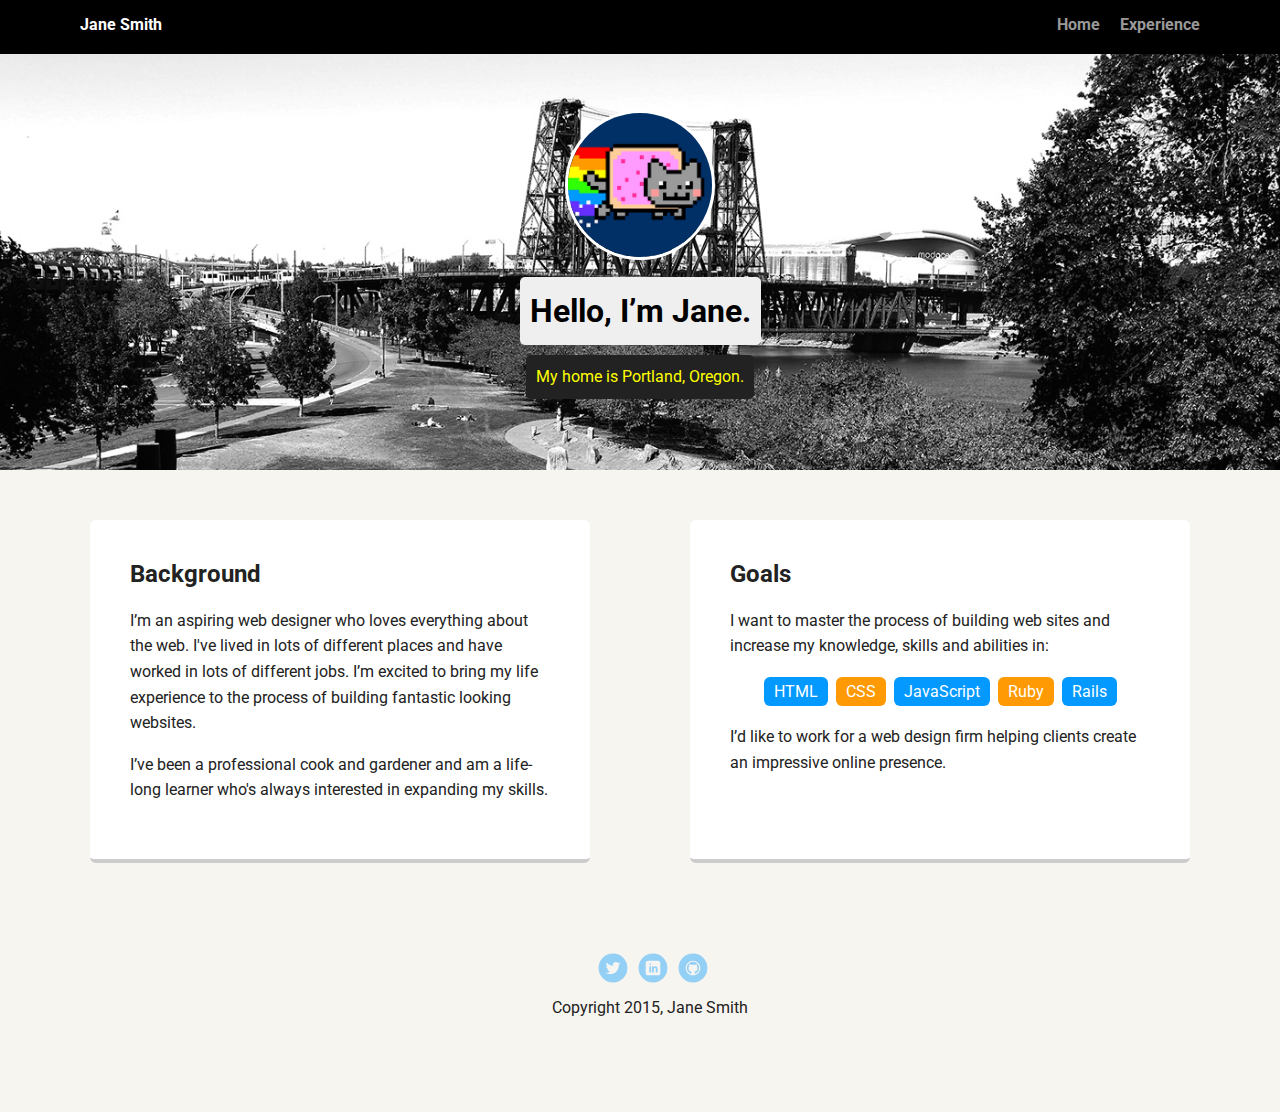
==== portfolio_update_v1/index.html @ 7565fdd5 "Added project folder" ====
<!doctype html>
<html lang="en">
<head>
  <meta charset="utf-8">
  <title>Jane Smith's Profile</title>
  <meta name="viewport" content="width=device-width, initial-scale=1.0">
  <link rel="stylesheet" href="styles.css">
  <link href="https://fonts.googleapis.com/css?family=Muli%7CRoboto:400,300,500,700,900" rel="stylesheet"></head>
  <body>

    <div class="main-nav">
        <ul class="nav">
          <li class="name">Jane Smith</li>
          <li><a href="#">Home</a></li>
          <li><a href="#">Experience</a></li>
        </ul>
    </div>

    <header>
      <img src="images/me.png" alt="Drawing of Jane Smith" class="profile-image">
      <h1 class="tag name">Hello, I’m Jane.</h1>
      <p class="tag location">My home is Portland, Oregon.</p>
    </header>

    <main class="flex">
      <div class="card">
        <h2>Background</h2>
        <p>I’m an aspiring web designer who loves everything about the web. I've lived in lots of different places and have worked in lots of different jobs. I’m excited to bring my life experience to the process of building fantastic looking websites.</p>
        <p>I’ve been a professional cook and gardener and am a life-long learner who's always interested in expanding my skills.</p>
      </div> 

      <div class="card">
        <h2>Goals</h2>
        <p>I want to master the process of building web sites and increase my knowledge, skills and abilities in:</p>
        <ul class="skills">
          <li>HTML</li>
          <li>CSS</li>
          <li>JavaScript</li>
          <li>Ruby</li>
          <li>Rails</li>
        </ul>
        <p>I’d like to work for a web design firm helping clients create an impressive online presence.</p>
      </div> 

    </main>
    <footer>
      <ul>
        <li><a href="#" class="social twitter">Twitter</a></li>
        <li><a href="#" class="social linkedin">LinkedIn</a></li>
        <li><a href="#" class="social github">Github</a></li>
      </ul>
      <p class="copyright">Copyright 2015, Jane Smith</p>
    </footer>
  </body>
  </html>
---- portfolio_update_v1/styles.css ----
/* Global Layout Set-up */
* { 
  box-sizing: border-box;
}
  
body {
  margin: 0;
  padding: 0;
  text-align: center;
  font-family: 'Roboto', sans-serif;
  color: #222;
  background: #f7f5f0;
}
/* Link Styles */

a {
  text-decoration: none;
  color: #999;
}
a:hover {
  color: #6633ff;
}

/* Section Styles */

.main-nav {
  width: 100%;
  background: black;
  min-height: 30px;
  padding: 10px;
  position: fixed;
  text-align: center;
}
.nav {
  display: flex;
  justify-content: space-around;
  font-weight: 700;
  list-style-type: none;
  margin: 0 auto;
  padding: 0;
}

.nav .name {
    display: block;
    margin-right: auto;
    color: white;
}
.nav li {
  padding: 5px 10px 10px 10px;
}
.nav a {
  transition: all .5s;
}
.nav a:hover {
  color: white
}

header {
  text-align: center;
  background: url('images/portland.jpg') no-repeat top center ;
  background-size: cover;
  overflow: hidden;
  padding-top: 60px;
}
header {
  line-height: 1.5;
}
header .profile-image {
  margin-top: 50px;
  width: 150px;
  height: 150px;
  border-radius: 50%;
  border: 3px solid white;
  transition: all .5s;
}
header .profile-image:hover {
  transform: scale(1.2) rotate(5deg);
}
.tag {
  background-color: #efefef;
  color: black;
  padding: 10px;
  border-radius: 5px;
  display: table;
  margin: 10px auto;
} 
.location {
  background-color: #222;
  color: yellow;
}
.card {
  margin: 30px;
  padding: 20px 40px 40px;
  max-width: 500px;
  text-align: left;
  background: #fff;
  border-bottom: 4px solid #ccc;
  border-radius: 6px;
  transition: all .5s;
}
.card:hover {
  border-color: #ff99ff;
}

ul.skills {
  padding: 0;
  text-align: center;
}

.skills li {
  border-radius: 6px;
  display: inline-block;
  background: #ff9904;
  color: white;
  padding: 5px 10px;
  margin: 2px;
}

.skills li:nth-child(odd) {
  background: #0399ff;
}

footer {
  width: 100%;
  min-height: 30px;
  padding: 20px 0 40px 20px;
}

footer .copyright {
  top: -8px;
  font-size: .75em;
}

footer ul {
  list-style-type: none;
  margin: 0;
  padding: 0;
}

footer ul li {
  display: inline-block;
}

a.social {
  display: inline-block;
  text-indent: -9999px;
  margin-left: 5px;
  width: 30px;
  height: 30px;
  background-size: 30px 30px;
  opacity: .4;
  transition: all .5s;
}
a.twitter {
  background-image: url(images/twitter.svg);
}
a.linkedin {
  background-image: url(images/linkedin.svg);
}
a.github {
  background-image: url(images/github.svg);
}
a.social:hover {
  opacity: 1;
}
.clearfix {
  clear: both;
}

/* Styles for larger screens */
@media screen and (min-width: 720px) {
  
  .flex {
      display: -ms-flexbox;      /* TWEENER - IE 10 */
      display: flex; 
      max-width: 1200px;
      -ms-flex-pack: distribute;
      justify-content: space-around;
      margin: 0 auto;
  }

  header {
    min-height: 470px;
  }

  .nav {
    max-width: 1200px;
    padding: 0 30px;
  }


  main {
    padding-top: 20px;
  }

  main p {
    line-height: 1.6em;
  }

  footer {
    font-size: 1.3em;
    max-width: 1200px;
    margin: 40px auto;
  }

}
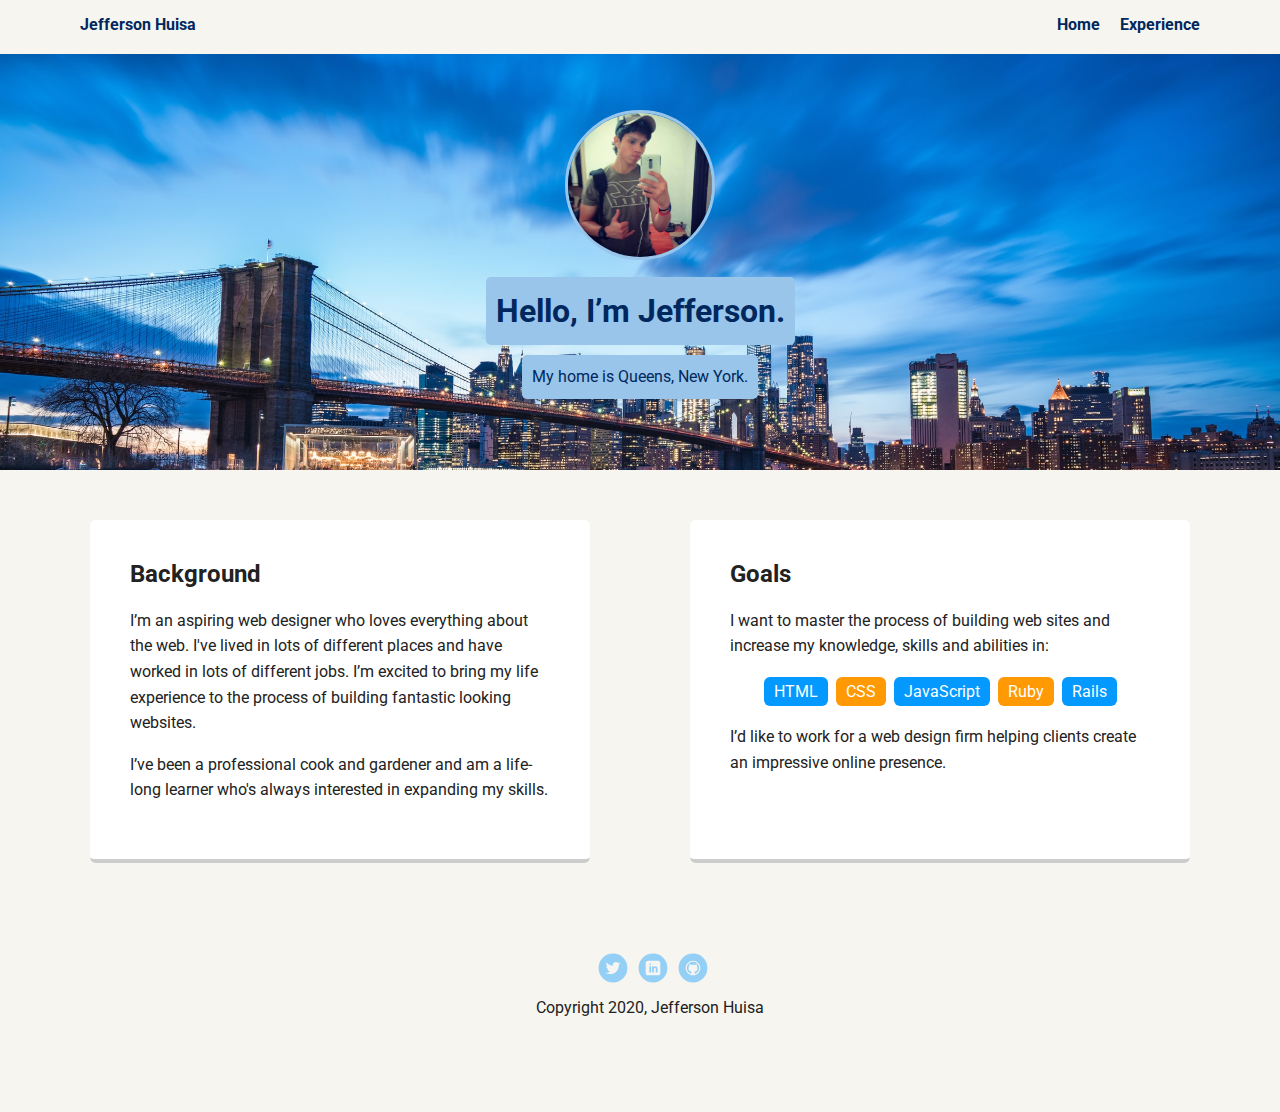
==== commit 7cc9bcd3: "Added pictures and also updated my name" ====
--- a/portfolio_update_v1/index.html
+++ b/portfolio_update_v1/index.html
@@ -1,37 +1,56 @@
-<!doctype html>
+<!DOCTYPE html>
 <html lang="en">
-<head>
-  <meta charset="utf-8">
-  <title>Jane Smith's Profile</title>
-  <meta name="viewport" content="width=device-width, initial-scale=1.0">
-  <link rel="stylesheet" href="styles.css">
-  <link href="https://fonts.googleapis.com/css?family=Muli%7CRoboto:400,300,500,700,900" rel="stylesheet"></head>
+  <head>
+    <meta charset="utf-8" />
+    <title>Jefferson Huisa's Profile</title>
+    <meta name="viewport" content="width=device-width, initial-scale=1.0" />
+    <link rel="stylesheet" href="styles.css" />
+    <link
+      href="https://fonts.googleapis.com/css?family=Muli%7CRoboto:400,300,500,700,900"
+      rel="stylesheet"
+    />
+  </head>
+
   <body>
-
     <div class="main-nav">
-        <ul class="nav">
-          <li class="name">Jane Smith</li>
-          <li><a href="#">Home</a></li>
-          <li><a href="#">Experience</a></li>
-        </ul>
+      <ul class="nav">
+        <li class="name">Jefferson Huisa</li>
+        <li><a href="#">Home</a></li>
+        <li><a href="#">Experience</a></li>
+      </ul>
     </div>
 
     <header>
-      <img src="images/me.png" alt="Drawing of Jane Smith" class="profile-image">
-      <h1 class="tag name">Hello, I’m Jane.</h1>
-      <p class="tag location">My home is Portland, Oregon.</p>
+      <img
+        src="images/me.jpg"
+        alt="Picture of Jefferson Huisa"
+        class="profile-image"
+      />
+      <h1 class="tag name">Hello, I’m Jefferson.</h1>
+      <p class="tag location">My home is Queens, New York.</p>
     </header>
 
     <main class="flex">
       <div class="card">
         <h2>Background</h2>
-        <p>I’m an aspiring web designer who loves everything about the web. I've lived in lots of different places and have worked in lots of different jobs. I’m excited to bring my life experience to the process of building fantastic looking websites.</p>
-        <p>I’ve been a professional cook and gardener and am a life-long learner who's always interested in expanding my skills.</p>
-      </div> 
+        <p>
+          I’m an aspiring web designer who loves everything about the web. I've
+          lived in lots of different places and have worked in lots of different
+          jobs. I’m excited to bring my life experience to the process of
+          building fantastic looking websites.
+        </p>
+        <p>
+          I’ve been a professional cook and gardener and am a life-long learner
+          who's always interested in expanding my skills.
+        </p>
+      </div>
 
       <div class="card">
         <h2>Goals</h2>
-        <p>I want to master the process of building web sites and increase my knowledge, skills and abilities in:</p>
+        <p>
+          I want to master the process of building web sites and increase my
+          knowledge, skills and abilities in:
+        </p>
         <ul class="skills">
           <li>HTML</li>
           <li>CSS</li>
@@ -39,9 +58,11 @@
           <li>Ruby</li>
           <li>Rails</li>
         </ul>
-        <p>I’d like to work for a web design firm helping clients create an impressive online presence.</p>
-      </div> 
-
+        <p>
+          I’d like to work for a web design firm helping clients create an
+          impressive online presence.
+        </p>
+      </div>
     </main>
     <footer>
       <ul>
@@ -49,7 +70,7 @@
         <li><a href="#" class="social linkedin">LinkedIn</a></li>
         <li><a href="#" class="social github">Github</a></li>
       </ul>
-      <p class="copyright">Copyright 2015, Jane Smith</p>
+      <p class="copyright">Copyright 2020, Jefferson Huisa</p>
     </footer>
   </body>
-  </html>
+</html>
--- a/portfolio_update_v1/styles.css
+++ b/portfolio_update_v1/styles.css
@@ -1,13 +1,13 @@
 /* Global Layout Set-up */
-* { 
+* {
   box-sizing: border-box;
 }
-  
+
 body {
   margin: 0;
   padding: 0;
   text-align: center;
-  font-family: 'Roboto', sans-serif;
+  font-family: "Roboto", sans-serif;
   color: #222;
   background: #f7f5f0;
 }
@@ -15,7 +15,7 @@
 
 a {
   text-decoration: none;
-  color: #999;
+  color: #00285e;
 }
 a:hover {
   color: #6633ff;
@@ -25,7 +25,7 @@
 
 .main-nav {
   width: 100%;
-  background: black;
+  background: #f7f5ef;
   min-height: 30px;
   padding: 10px;
   position: fixed;
@@ -41,23 +41,23 @@
 }
 
 .nav .name {
-    display: block;
-    margin-right: auto;
-    color: white;
+  display: block;
+  margin-right: auto;
+  color: #00285e;
 }
 .nav li {
   padding: 5px 10px 10px 10px;
 }
 .nav a {
-  transition: all .5s;
+  transition: all 0.5s;
 }
 .nav a:hover {
-  color: white
+  color: #98c5e9;
 }
 
 header {
   text-align: center;
-  background: url('images/portland.jpg') no-repeat top center ;
+  background: url("images/nyc1.jpg") no-repeat top center;
   background-size: cover;
   overflow: hidden;
   padding-top: 60px;
@@ -70,23 +70,23 @@
   width: 150px;
   height: 150px;
   border-radius: 50%;
-  border: 3px solid white;
-  transition: all .5s;
+  border: 3px solid #98c5e9;
+  transition: all 0.5s;
 }
 header .profile-image:hover {
   transform: scale(1.2) rotate(5deg);
 }
 .tag {
-  background-color: #efefef;
-  color: black;
+  background-color: #98c5e9;
+  color: #00285e;
   padding: 10px;
   border-radius: 5px;
   display: table;
   margin: 10px auto;
-} 
+}
 .location {
-  background-color: #222;
-  color: yellow;
+  background-color: #98c5e9;
+  color: #00285e;
 }
 .card {
   margin: 30px;
@@ -96,10 +96,10 @@
   background: #fff;
   border-bottom: 4px solid #ccc;
   border-radius: 6px;
-  transition: all .5s;
+  transition: all 0.5s;
 }
 .card:hover {
-  border-color: #ff99ff;
+  border-color: #000;
 }
 
 ul.skills {
@@ -128,7 +128,7 @@
 
 footer .copyright {
   top: -8px;
-  font-size: .75em;
+  font-size: 0.75em;
 }
 
 footer ul {
@@ -148,8 +148,8 @@
   width: 30px;
   height: 30px;
   background-size: 30px 30px;
-  opacity: .4;
-  transition: all .5s;
+  opacity: 0.4;
+  transition: all 0.5s;
 }
 a.twitter {
   background-image: url(images/twitter.svg);
@@ -169,14 +169,13 @@
 
 /* Styles for larger screens */
 @media screen and (min-width: 720px) {
-  
   .flex {
-      display: -ms-flexbox;      /* TWEENER - IE 10 */
-      display: flex; 
-      max-width: 1200px;
-      -ms-flex-pack: distribute;
-      justify-content: space-around;
-      margin: 0 auto;
+    display: -ms-flexbox; /* TWEENER - IE 10 */
+    display: flex;
+    max-width: 1200px;
+    -ms-flex-pack: distribute;
+    justify-content: space-around;
+    margin: 0 auto;
   }
 
   header {
@@ -187,7 +186,6 @@
     max-width: 1200px;
     padding: 0 30px;
   }
-
 
   main {
     padding-top: 20px;
@@ -202,6 +200,4 @@
     max-width: 1200px;
     margin: 40px auto;
   }
-
-}
-
+}
